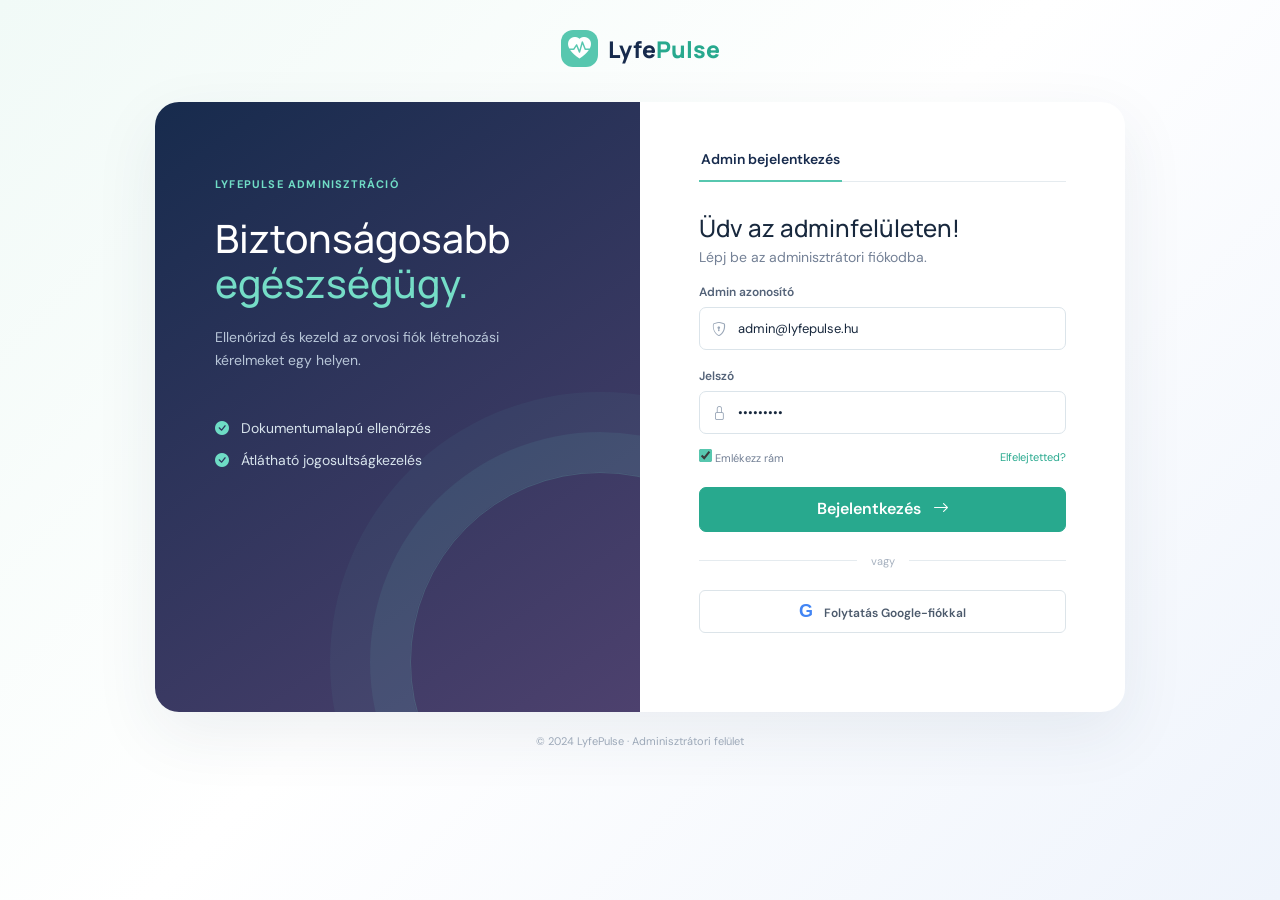
==== screenplans/admin/index.html @ 97709b93 "Add admin panel, update doctors panel - Added admin screenplans - Updated doctors screenplans" ====
<!doctype html>
<html lang="hu">
<head>
<meta charset="utf-8"><meta name="viewport" content="width=device-width, initial-scale=1">
<title>LyfePulse | Adminisztráció</title>
<link rel="preconnect" href="https://fonts.googleapis.com"><link rel="preconnect" href="https://fonts.gstatic.com" crossorigin><link href="https://fonts.googleapis.com/css2?family=DM+Sans:wght@400;500;600;700&family=Manrope:wght@600;700;800&display=swap" rel="stylesheet">
<link href="https://cdn.jsdelivr.net/npm/bootstrap@5.3.3/dist/css/bootstrap.min.css" rel="stylesheet"><link href="https://cdn.jsdelivr.net/npm/bootstrap-icons@1.11.3/font/bootstrap-icons.min.css" rel="stylesheet"><link rel="stylesheet" href="styles.css">
</head>
<body>
<div id="auth-view" class="auth-shell"><div class="auth-brand"><span class="brand-mark"><i class="bi bi-heart-pulse-fill"></i></span><span>Lyfe<span>Pulse</span></span></div><div class="auth-card"><div class="auth-intro admin-intro"><p class="eyebrow">LYFEPULSE ADMINISZTRÁCIÓ</p><h1>Biztonságosabb<br><em>egészségügy.</em></h1><p class="intro-copy">Ellenőrizd és kezeld az orvosi fiók létrehozási kérelmeket egy helyen.</p><div class="intro-points"><span><i class="bi bi-check-circle-fill"></i> Dokumentumalapú ellenőrzés</span><span><i class="bi bi-check-circle-fill"></i> Átlátható jogosultságkezelés</span></div></div><div class="auth-form-wrap"><div class="auth-tabs"><button class="auth-tab active">Admin bejelentkezés</button></div><form id="login-form" class="auth-form"><h2>Üdv az adminfelületen!</h2><p class="muted">Lépj be az adminisztrátori fiókodba.</p><label>Admin azonosító</label><div class="input-icon"><i class="bi bi-shield-lock"></i><input class="form-control" value="admin@lyfepulse.hu" required></div><label>Jelszó</label><div class="input-icon"><i class="bi bi-lock"></i><input type="password" class="form-control" value="admin1234" required></div><div class="form-meta"><span><input type="checkbox" checked> Emlékezz rám</span><a href="#">Elfelejtetted?</a></div><button class="btn btn-primary w-100 auth-submit">Bejelentkezés <i class="bi bi-arrow-right"></i></button><div class="or-divider"><span>vagy</span></div><button type="button" class="btn google-btn w-100"><span class="google-g">G</span> Folytatás Google-fiókkal</button></form></div></div><p class="auth-footer">© 2024 LyfePulse · Adminisztrátori felület</p></div>
<div id="app-view" class="app-shell d-none admin-shell"><nav class="sidebar"><div class="auth-brand sidebar-brand"><span class="brand-mark"><i class="bi bi-heart-pulse-fill"></i></span><span>Lyfe<span>Pulse</span></span></div><div class="nav-label">ADMINISZTRÁCIÓ</div><button class="side-link active" data-view="requests"><i class="bi bi-person-check"></i> Fiók-kérelmek <span class="nav-count" data-pending-count>2</span></button><button class="side-link" data-view="archive"><i class="bi bi-archive"></i> Archívum <span class="nav-count archive-count">0</span></button><div class="sidebar-bottom"><button class="side-link logout-btn"><i class="bi bi-box-arrow-left"></i> Kijelentkezés</button></div></nav><main class="main-content"><header class="topbar"><div class="mobile-brand">Lyfe<span>Pulse</span></div><div class="top-actions"><button class="notification-btn"><i class="bi bi-bell"></i><span></span></button><button class="profile-button"><span class="avatar">AD</span><span class="profile-name">Adminisztrátor</span></button></div></header>
<div id="requests-view" class="content-view"><div class="page-heading"><div><p class="eyebrow">ADMINISZTRÁCIÓ</p><h1>Orvosi fiók-kérelmek</h1><p class="subtitle">Ellenőrizd a kérelmező személyazonosságát és dokumentumait.</p></div><span class="role-badge"><i class="bi bi-shield-check"></i> Admin</span></div><section class="card-panel request-panel"><div class="section-title-row"><div><p class="eyebrow">FELHASZNÁLÓI KÉRELMEK</p><h2>Orvosi fiók létrehozása</h2></div></div><div class="table-responsive"><table class="table align-middle"><thead><tr><th>KÉRELMEZŐ</th><th>KÉRELEMAZONOSÍTÓ</th><th>BEÉRKEZETT</th><th>STÁTUSZ</th><th></th></tr></thead><tbody id="requests-table"></tbody></table></div></section></div>
<div id="archive-view" class="content-view d-none"><div class="page-heading"><div><p class="eyebrow">ADMINISZTRÁCIÓ</p><h1>Feldolgozott kérelmek archívuma</h1><p class="subtitle">A jóváhagyott és elutasított kérelmek korábbi nyilvántartása.</p></div><span class="role-badge"><i class="bi bi-archive"></i> Archívum</span></div><section class="card-panel request-panel"><div class="section-title-row"><div><p class="eyebrow">LEZÁRT KÉRELMEK</p><h2>Archívum</h2></div></div><div class="table-responsive"><table class="table align-middle"><thead><tr><th>KÉRELMEZŐ</th><th>KÉRELEMAZONOSÍTÓ</th><th>BEÉRKEZETT</th><th>STÁTUSZ</th><th>FELDOLGOZVA</th></tr></thead><tbody id="archive-table"></tbody></table></div></section></div>
<div id="detail-view" class="content-view d-none"><button class="back-button"><i class="bi bi-arrow-left"></i> Vissza a kérelmekhez</button><div class="page-heading"><div><p class="eyebrow">KÉRELEM RÉSZLETEI</p><h1 id="detail-name"></h1><p class="subtitle">Ellenőrizd a megadott adatokat és a csatolt dokumentumokat.</p></div><span class="request-status">Feldolgozásra vár</span></div><div class="request-detail"><section class="card-panel"><h3>Kérelmező adatai</h3><div class="detail-field"><small>SZAKTERÜLET</small><strong id="detail-specialty"></strong></div><div class="detail-field"><small>E-MAIL-CÍM</small><strong id="detail-email"></strong></div><div class="detail-field"><small>MŰKÖDÉSI NYILVÁNTARTÁSI SZÁM</small><strong id="detail-license"></strong></div><div class="detail-field"><small>KÉRELEMAZONOSÍTÓ</small><strong id="detail-id"></strong></div><div class="detail-field"><small>BEÉRKEZÉS IDEJE</small><strong id="detail-submitted"></strong></div><div class="admin-note"><i class="bi bi-info-circle"></i> A fiók csak a dokumentumok ellenőrzése után aktiválható.</div><div class="request-actions"><button id="reject-request" class="btn btn-outline-danger"><i class="bi bi-x-lg"></i> Elutasítás</button><button id="approve-request" class="btn btn-primary"><i class="bi bi-check2"></i> Kérelem jóváhagyása</button></div></section><section class="card-panel"><h3>Azonosító dokumentumok</h3><div class="document-tabs"><button class="document-tab active">Működési engedély</button><button class="document-tab">Személyazonosító</button></div><div class="document-viewer"><div class="viewer-toolbar"><button title="Kicsinyítés">−</button><button title="Nagyítás">+</button><button title="Letöltés"><i class="bi bi-download"></i></button></div><img id="document-image" src="varga-license.svg" alt="Megtekintett igazoló dokumentum"></div></section></div></div></main></div>
<script src="script.js"></script>
</body></html>
---- screenplans/admin/styles.css ----
@import url("../patient/styles.css");
.admin-intro{background:linear-gradient(145deg,#172b4d,#4d416e)!important}
.admin-shell .content-view{max-width:1200px}
.admin-kpi{display:flex;gap:14px;margin-bottom:24px}.admin-kpi .kpi-card{flex:1}
.request-panel{padding:6px 22px 14px}.request-panel .table td:first-child{min-width:220px}.request-panel .table td:first-child small{display:block;color:var(--muted);font-size:11px;margin:3px 0 0 45px}.request-panel tbody tr{cursor:pointer}.request-panel tbody tr:hover{background:#f8fcfb}
.request-avatar{display:inline-grid!important;vertical-align:middle;margin-right:10px;background:#eeeafa;color:#7565a8!important}
.request-status{display:inline-block;padding:5px 8px;border-radius:5px;background:#fff3da;color:#bb8422;font-size:10px;font-weight:600}.request-status.approved{background:#e7f7f2;color:#26977f}.request-status.rejected{background:#fde8e8;color:#c43d49}
.archive-empty{padding:34px;text-align:center;color:var(--muted);font-size:12px}.archive-empty i{display:block;font-size:28px;color:#aebbc6;margin-bottom:10px}
.request-detail{display:grid;grid-template-columns:1fr 1fr;gap:20px}.request-detail .card-panel{padding:25px}.request-detail h3{font-size:16px;margin-bottom:20px}.detail-field{border-bottom:1px solid var(--line);padding:11px 0}.detail-field small{display:block;color:var(--muted);font-size:10px;margin-bottom:4px}.detail-field strong{font-size:13px}.document-viewer{background:#182a43;border-radius:9px;min-height:400px;padding:16px;display:flex;align-items:center;justify-content:center;position:relative;overflow:hidden}.document-viewer img{width:100%;max-height:480px;object-fit:contain;box-shadow:0 8px 20px #07152566}.viewer-toolbar{position:absolute;top:12px;right:12px;display:flex;gap:5px}.viewer-toolbar button{border:0;background:#ffffff22;color:#fff;border-radius:5px;width:30px;height:30px}.document-tabs{display:flex;gap:8px;margin-bottom:12px}.document-tab{border:1px solid var(--line);border-radius:5px;background:#fff;color:var(--muted);padding:7px 10px;font-size:11px}.document-tab.active{background:#e7f7f2;border-color:#a9dfd3;color:var(--mint-dark);font-weight:600}.request-actions{display:flex;gap:9px;justify-content:flex-end;margin-top:24px}.request-actions .btn{font-size:12px}.admin-note{background:#f5f8fc;border-radius:8px;padding:12px;color:var(--muted);font-size:11px;line-height:1.6;margin-top:17px}.admin-note i{color:#7188ad;margin-right:5px}@media(max-width:700px){.admin-kpi{display:grid;grid-template-columns:1fr 1fr}.request-detail{grid-template-columns:1fr}.document-viewer{min-height:300px}}
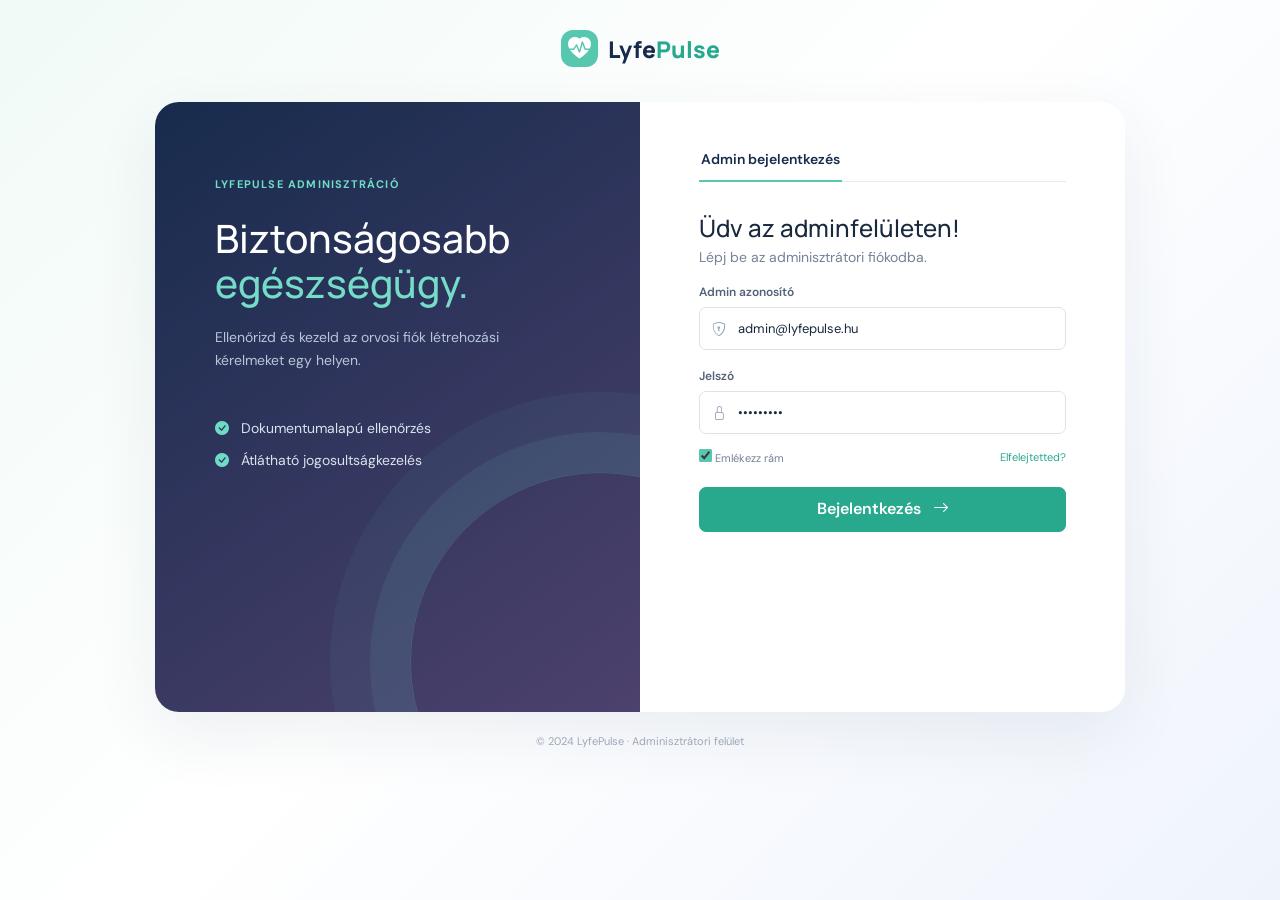
==== commit 7ec111a7: "Refine admin screenplans" ====
--- a/screenplans/admin/index.html
+++ b/screenplans/admin/index.html
@@ -7,10 +7,10 @@
 <link href="https://cdn.jsdelivr.net/npm/bootstrap@5.3.3/dist/css/bootstrap.min.css" rel="stylesheet"><link href="https://cdn.jsdelivr.net/npm/bootstrap-icons@1.11.3/font/bootstrap-icons.min.css" rel="stylesheet"><link rel="stylesheet" href="styles.css">
 </head>
 <body>
-<div id="auth-view" class="auth-shell"><div class="auth-brand"><span class="brand-mark"><i class="bi bi-heart-pulse-fill"></i></span><span>Lyfe<span>Pulse</span></span></div><div class="auth-card"><div class="auth-intro admin-intro"><p class="eyebrow">LYFEPULSE ADMINISZTRÁCIÓ</p><h1>Biztonságosabb<br><em>egészségügy.</em></h1><p class="intro-copy">Ellenőrizd és kezeld az orvosi fiók létrehozási kérelmeket egy helyen.</p><div class="intro-points"><span><i class="bi bi-check-circle-fill"></i> Dokumentumalapú ellenőrzés</span><span><i class="bi bi-check-circle-fill"></i> Átlátható jogosultságkezelés</span></div></div><div class="auth-form-wrap"><div class="auth-tabs"><button class="auth-tab active">Admin bejelentkezés</button></div><form id="login-form" class="auth-form"><h2>Üdv az adminfelületen!</h2><p class="muted">Lépj be az adminisztrátori fiókodba.</p><label>Admin azonosító</label><div class="input-icon"><i class="bi bi-shield-lock"></i><input class="form-control" value="admin@lyfepulse.hu" required></div><label>Jelszó</label><div class="input-icon"><i class="bi bi-lock"></i><input type="password" class="form-control" value="admin1234" required></div><div class="form-meta"><span><input type="checkbox" checked> Emlékezz rám</span><a href="#">Elfelejtetted?</a></div><button class="btn btn-primary w-100 auth-submit">Bejelentkezés <i class="bi bi-arrow-right"></i></button><div class="or-divider"><span>vagy</span></div><button type="button" class="btn google-btn w-100"><span class="google-g">G</span> Folytatás Google-fiókkal</button></form></div></div><p class="auth-footer">© 2024 LyfePulse · Adminisztrátori felület</p></div>
+<div id="auth-view" class="auth-shell"><div class="auth-brand"><span class="brand-mark"><i class="bi bi-heart-pulse-fill"></i></span><span>Lyfe<span>Pulse</span></span></div><div class="auth-card"><div class="auth-intro admin-intro"><p class="eyebrow">LYFEPULSE ADMINISZTRÁCIÓ</p><h1>Biztonságosabb<br><em>egészségügy.</em></h1><p class="intro-copy">Ellenőrizd és kezeld az orvosi fiók létrehozási kérelmeket egy helyen.</p><div class="intro-points"><span><i class="bi bi-check-circle-fill"></i> Dokumentumalapú ellenőrzés</span><span><i class="bi bi-check-circle-fill"></i> Átlátható jogosultságkezelés</span></div></div><div class="auth-form-wrap"><div class="auth-tabs"><button class="auth-tab active">Admin bejelentkezés</button></div><form id="login-form" class="auth-form"><h2>Üdv az adminfelületen!</h2><p class="muted">Lépj be az adminisztrátori fiókodba.</p><label>Admin azonosító</label><div class="input-icon"><i class="bi bi-shield-lock"></i><input class="form-control" value="admin@lyfepulse.hu" required></div><label>Jelszó</label><div class="input-icon"><i class="bi bi-lock"></i><input type="password" class="form-control" value="admin1234" required></div><div class="form-meta"><span><input type="checkbox" checked> Emlékezz rám</span><a href="#">Elfelejtetted?</a></div><button class="btn btn-primary w-100 auth-submit">Bejelentkezés <i class="bi bi-arrow-right"></i></button></form></div></div><p class="auth-footer">© 2024 LyfePulse · Adminisztrátori felület</p></div>
 <div id="app-view" class="app-shell d-none admin-shell"><nav class="sidebar"><div class="auth-brand sidebar-brand"><span class="brand-mark"><i class="bi bi-heart-pulse-fill"></i></span><span>Lyfe<span>Pulse</span></span></div><div class="nav-label">ADMINISZTRÁCIÓ</div><button class="side-link active" data-view="requests"><i class="bi bi-person-check"></i> Fiók-kérelmek <span class="nav-count" data-pending-count>2</span></button><button class="side-link" data-view="archive"><i class="bi bi-archive"></i> Archívum <span class="nav-count archive-count">0</span></button><div class="sidebar-bottom"><button class="side-link logout-btn"><i class="bi bi-box-arrow-left"></i> Kijelentkezés</button></div></nav><main class="main-content"><header class="topbar"><div class="mobile-brand">Lyfe<span>Pulse</span></div><div class="top-actions"><button class="notification-btn"><i class="bi bi-bell"></i><span></span></button><button class="profile-button"><span class="avatar">AD</span><span class="profile-name">Adminisztrátor</span></button></div></header>
 <div id="requests-view" class="content-view"><div class="page-heading"><div><p class="eyebrow">ADMINISZTRÁCIÓ</p><h1>Orvosi fiók-kérelmek</h1><p class="subtitle">Ellenőrizd a kérelmező személyazonosságát és dokumentumait.</p></div><span class="role-badge"><i class="bi bi-shield-check"></i> Admin</span></div><section class="card-panel request-panel"><div class="section-title-row"><div><p class="eyebrow">FELHASZNÁLÓI KÉRELMEK</p><h2>Orvosi fiók létrehozása</h2></div></div><div class="table-responsive"><table class="table align-middle"><thead><tr><th>KÉRELMEZŐ</th><th>KÉRELEMAZONOSÍTÓ</th><th>BEÉRKEZETT</th><th>STÁTUSZ</th><th></th></tr></thead><tbody id="requests-table"></tbody></table></div></section></div>
 <div id="archive-view" class="content-view d-none"><div class="page-heading"><div><p class="eyebrow">ADMINISZTRÁCIÓ</p><h1>Feldolgozott kérelmek archívuma</h1><p class="subtitle">A jóváhagyott és elutasított kérelmek korábbi nyilvántartása.</p></div><span class="role-badge"><i class="bi bi-archive"></i> Archívum</span></div><section class="card-panel request-panel"><div class="section-title-row"><div><p class="eyebrow">LEZÁRT KÉRELMEK</p><h2>Archívum</h2></div></div><div class="table-responsive"><table class="table align-middle"><thead><tr><th>KÉRELMEZŐ</th><th>KÉRELEMAZONOSÍTÓ</th><th>BEÉRKEZETT</th><th>STÁTUSZ</th><th>FELDOLGOZVA</th></tr></thead><tbody id="archive-table"></tbody></table></div></section></div>
 <div id="detail-view" class="content-view d-none"><button class="back-button"><i class="bi bi-arrow-left"></i> Vissza a kérelmekhez</button><div class="page-heading"><div><p class="eyebrow">KÉRELEM RÉSZLETEI</p><h1 id="detail-name"></h1><p class="subtitle">Ellenőrizd a megadott adatokat és a csatolt dokumentumokat.</p></div><span class="request-status">Feldolgozásra vár</span></div><div class="request-detail"><section class="card-panel"><h3>Kérelmező adatai</h3><div class="detail-field"><small>SZAKTERÜLET</small><strong id="detail-specialty"></strong></div><div class="detail-field"><small>E-MAIL-CÍM</small><strong id="detail-email"></strong></div><div class="detail-field"><small>MŰKÖDÉSI NYILVÁNTARTÁSI SZÁM</small><strong id="detail-license"></strong></div><div class="detail-field"><small>KÉRELEMAZONOSÍTÓ</small><strong id="detail-id"></strong></div><div class="detail-field"><small>BEÉRKEZÉS IDEJE</small><strong id="detail-submitted"></strong></div><div class="admin-note"><i class="bi bi-info-circle"></i> A fiók csak a dokumentumok ellenőrzése után aktiválható.</div><div class="request-actions"><button id="reject-request" class="btn btn-outline-danger"><i class="bi bi-x-lg"></i> Elutasítás</button><button id="approve-request" class="btn btn-primary"><i class="bi bi-check2"></i> Kérelem jóváhagyása</button></div></section><section class="card-panel"><h3>Azonosító dokumentumok</h3><div class="document-tabs"><button class="document-tab active">Működési engedély</button><button class="document-tab">Személyazonosító</button></div><div class="document-viewer"><div class="viewer-toolbar"><button title="Kicsinyítés">−</button><button title="Nagyítás">+</button><button title="Letöltés"><i class="bi bi-download"></i></button></div><img id="document-image" src="varga-license.svg" alt="Megtekintett igazoló dokumentum"></div></section></div></div></main></div>
 <script src="script.js"></script>
-</body></html>
+</body></html>
